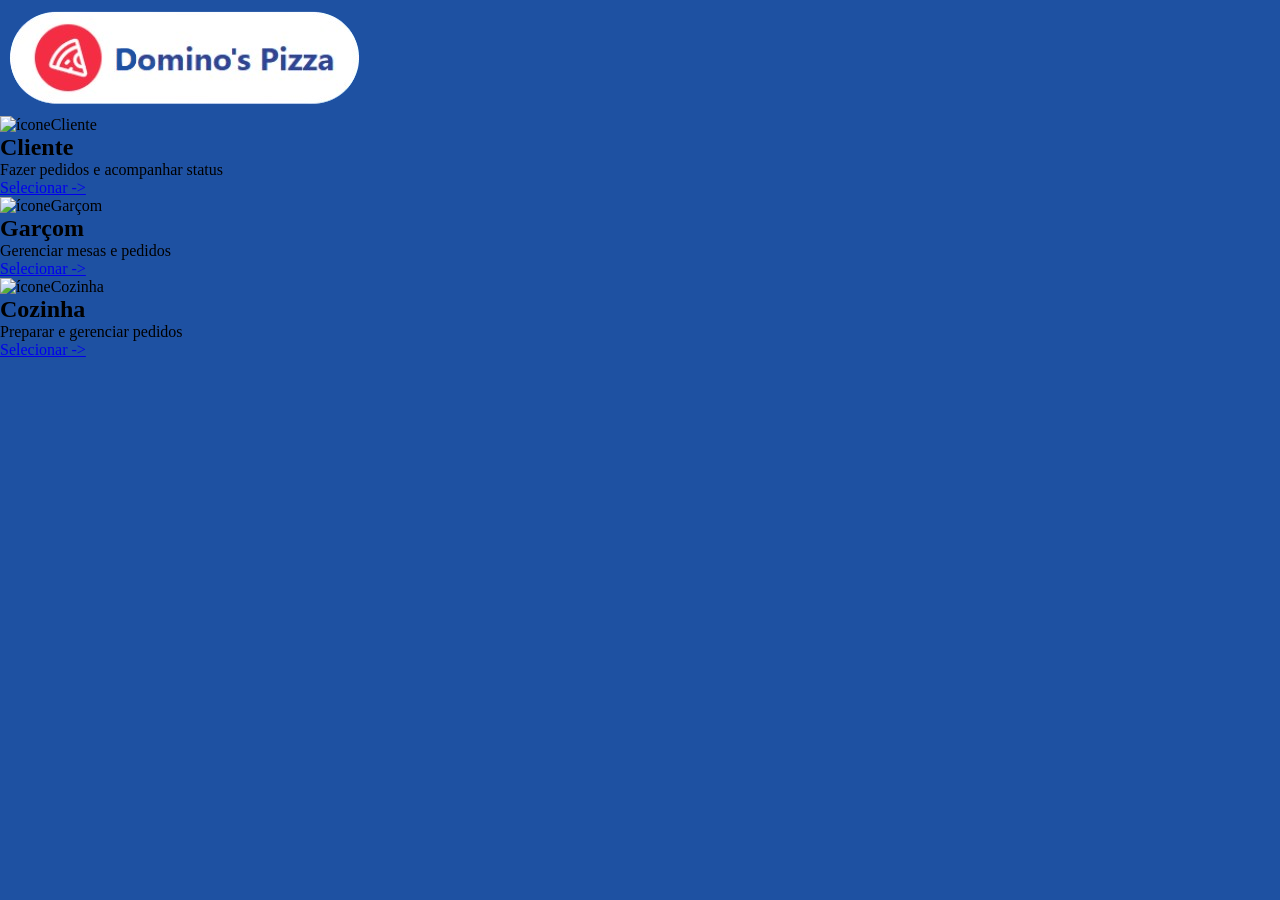
==== index.html @ e64bf15a "Estruturação de Páginas Básicas" ====
<!DOCTYPE html>
<html lang="pt-BR">
<head>
    <meta charset="UTF-8">
    <meta name="viewport" content="width=device-width, initial-scale=1.0">
    <title>Domino's</title>
    <link rel="stylesheet" href="style.css"> 
</head>
<body>
    <main>

            <a href=""> <img src="./imgs/image-removebg-preview.png" alt="Logo"></a>

        <div id="cards">
            <div id="cliente">
                <img src="#" alt="íconeCliente">
                <h2>Cliente</h2>
                <p>Fazer pedidos e acompanhar status</p>
                <a href="./loginCliente.html"> Selecionar -></a>
                
            </div>

            <div id="garçom">
                <img src="#" alt="íconeGarçom">
                <h2 class="h2-garçom">Garçom</h2>
                <p>Gerenciar mesas e pedidos</p>
                <a href="./loginGarçom.html"> Selecionar -></a>

            </div>
            <div id="cozinha">
                <img src="#" alt="íconeCozinha">
                <h2>Cozinha</h2>
                <p>Preparar e gerenciar pedidos</p>
                <a href="./loginCozinha.html"> Selecionar -></a>

            </div>

        </div>
    </main>
</body>
</html>
---- style.css ----
* {
    margin: 0;
    padding: 0;
    box-sizing: border-box;
}

:root {
    --dark-blue: #1e51a2;
}

body {
    background-color: var(--dark-blue);
}
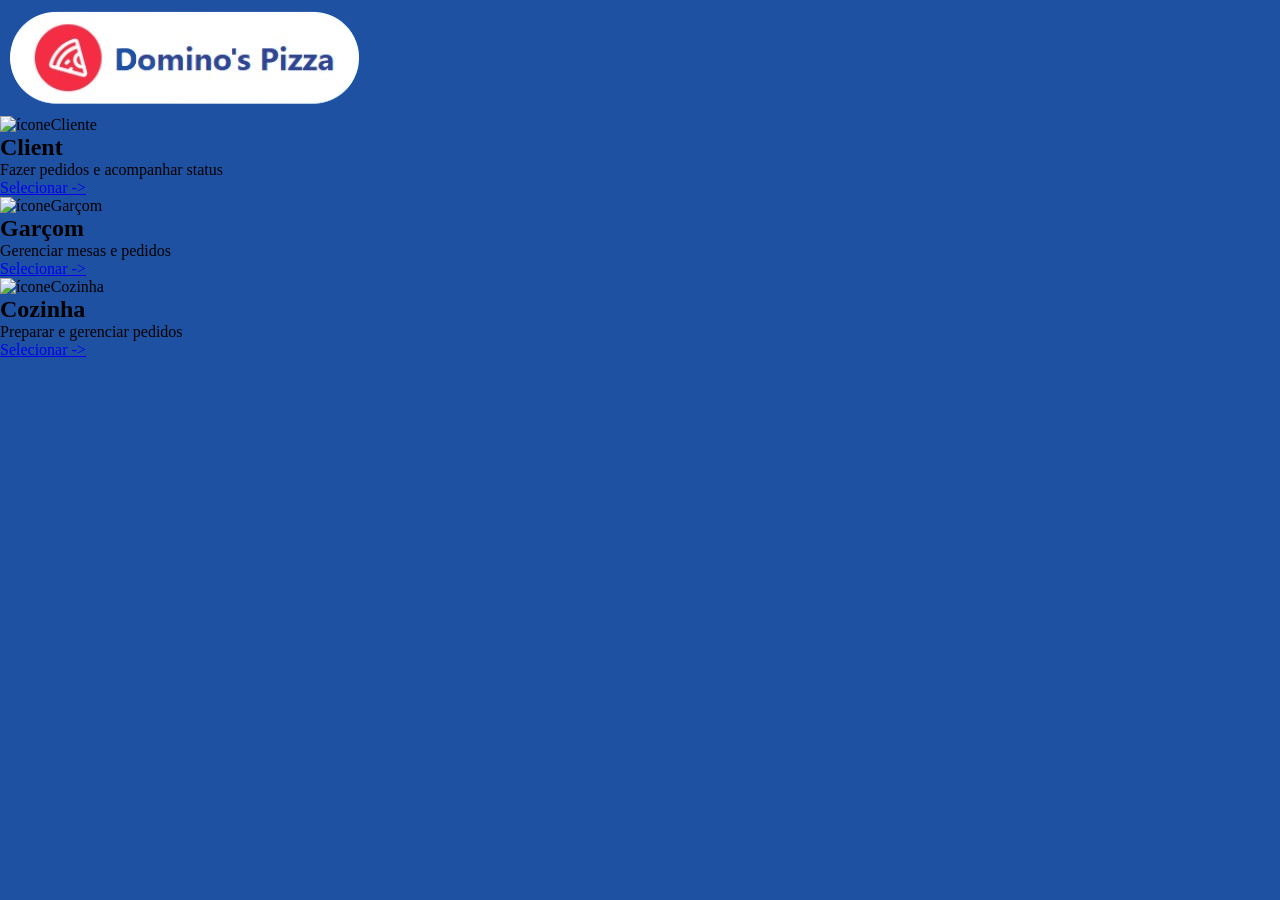
==== commit fcd8609d: "Commit Teste Máquina 2" ====
--- a/index.html
+++ b/index.html
@@ -14,7 +14,7 @@
         <div id="cards">
             <div id="cliente">
                 <img src="#" alt="íconeCliente">
-                <h2>Cliente</h2>
+                <h2>Client</h2>
                 <p>Fazer pedidos e acompanhar status</p>
                 <a href="./loginCliente.html"> Selecionar -></a>
                 
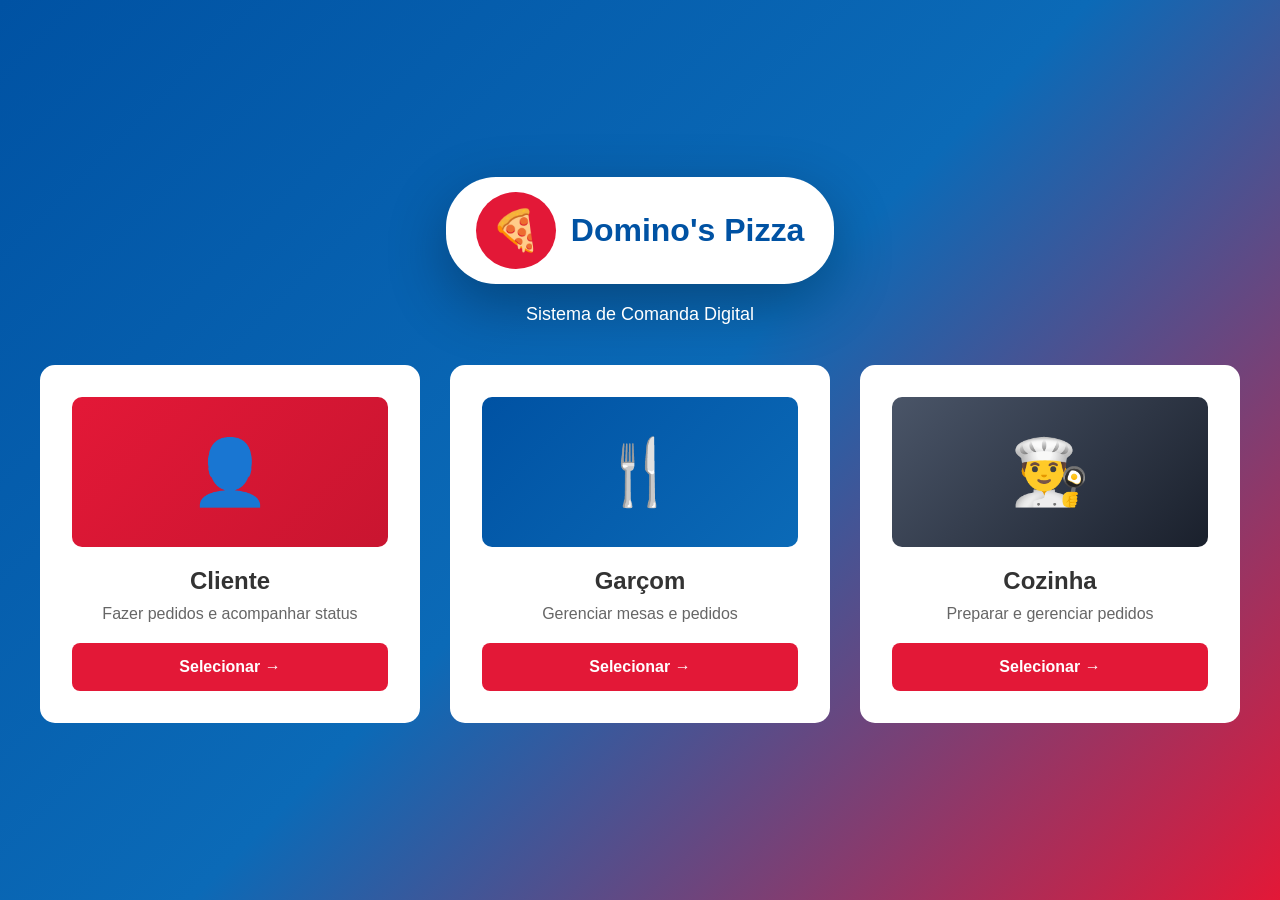
==== commit 58dbae78: "Login e página do cliente finalizado" ====
--- a/index.html
+++ b/index.html
@@ -3,39 +3,106 @@
 <head>
     <meta charset="UTF-8">
     <meta name="viewport" content="width=device-width, initial-scale=1.0">
-    <title>Domino's</title>
-    <link rel="stylesheet" href="style.css"> 
+    <title>Domino's Pizza - Login</title>
+    <link rel="stylesheet" href="style.css">
 </head>
 <body>
-    <main>
-
-            <a href=""> <img src="./imgs/image-removebg-preview.png" alt="Logo"></a>
-
-        <div id="cards">
-            <div id="cliente">
-                <img src="#" alt="íconeCliente">
-                <h2>Client</h2>
-                <p>Fazer pedidos e acompanhar status</p>
-                <a href="./loginCliente.html"> Selecionar -></a>
-                
+    <div class="login-container">
+        <div class="login-wrapper">
+            <!-- Logo Header -->
+            <div class="logo-header">
+                <div class="logo-badge">
+                    <div class="logo-icon">🍕</div>
+                    <h1>Domino's Pizza</h1>
+                </div>
+                <p class="subtitle">Sistema de Comanda Digital</p>
             </div>
 
-            <div id="garçom">
-                <img src="#" alt="íconeGarçom">
-                <h2 class="h2-garçom">Garçom</h2>
-                <p>Gerenciar mesas e pedidos</p>
-                <a href="./loginGarçom.html"> Selecionar -></a>
+            <!-- Role Selection -->
+            <div id="roleSelection" class="role-grid">
+                <div class="role-card" onclick="selectRole('customer')">
+                    <div class="role-icon-bg customer-bg">
+                        <span class="role-icon">👤</span>
+                    </div>
+                    <h2>Cliente</h2>
+                    <p>Fazer pedidos e acompanhar status</p>
+                    <button class="role-btn">Selecionar →</button>
+                </div>
 
-            </div>
-            <div id="cozinha">
-                <img src="#" alt="íconeCozinha">
-                <h2>Cozinha</h2>
-                <p>Preparar e gerenciar pedidos</p>
-                <a href="./loginCozinha.html"> Selecionar -></a>
+                <div class="role-card" onclick="selectRole('waiter')">
+                    <div class="role-icon-bg waiter-bg">
+                        <span class="role-icon">🍴</span>
+                    </div>
+                    <h2>Garçom</h2>
+                    <p>Gerenciar mesas e pedidos</p>
+                    <button class="role-btn">Selecionar →</button>
+                </div>
 
+                <div class="role-card" onclick="selectRole('kitchen')">
+                    <div class="role-icon-bg kitchen-bg">
+                        <span class="role-icon">👨‍🍳</span>
+                    </div>
+                    <h2>Cozinha</h2>
+                    <p>Preparar e gerenciar pedidos</p>
+                    <button class="role-btn">Selecionar →</button>
+                </div>
             </div>
 
+            <!-- Login Form (hidden initially) -->
+            <div id="loginForm" class="login-form hidden">
+                <div class="form-card">
+                    <button class="back-button" onclick="backToRoleSelection()">← Voltar</button>
+                    
+                    <div class="form-header">
+                        <div class="form-icon" id="formIcon"></div>
+                        <h2 id="formTitle">Login</h2>
+                        <p>Entre com suas credenciais para acessar o sistema</p>
+                    </div>
+
+                    <form onsubmit="handleLogin(event)">
+                        <div class="form-group">
+                            <label for="email">E-mail</label>
+                            <input 
+                                type="email" 
+                                id="email" 
+                                placeholder="seu@email.com" 
+                                required
+                            >
+                        </div>
+
+                        <div class="form-group">
+                            <label for="password">Senha</label>
+                            <input 
+                                type="password" 
+                                id="password" 
+                                placeholder="••••••••" 
+                                required
+                            >
+                        </div>
+
+                        <a href="#" class="forgot-password">Esqueci minha senha</a>
+
+                        <button  type="submit" class="submit-btn">
+                            Entrar →
+                        </button>
+                    </form>
+
+                    <div class="demo-credentials">
+                        <p><strong>💡 Credenciais de demonstração:</strong></p>
+                        <p>Email: <code>demo@dominos.com</code></p>
+                        <p>Senha: <code>123456</code></p>
+                    </div>
+                </div>
+            </div>
+
+            <!-- Loading Screen -->
+            <div id="loadingScreen" class="loading-screen hidden">
+                <div class="spinner"></div>
+                <p id="loadingMessage">Autenticando...</p>
+            </div>
         </div>
-    </main>
+    </div>
+
+    <script src="login.js"></script>
 </body>
 </html>
--- a/style.css
+++ b/style.css
@@ -4,11 +4,322 @@
     box-sizing: border-box;
 }
 
-:root {
-    --dark-blue: #1e51a2;
-}
-
 body {
-    background-color: var(--dark-blue);
-}
-
+    font-family: -apple-system, BlinkMacSystemFont, 'Segoe UI', Roboto, Oxygen, Ubuntu, Cantarell, sans-serif;
+    background: linear-gradient(135deg, #0052A3 0%, #0B6AB7 50%, #E31837 100%);
+    min-height: 100vh;
+}
+
+.login-container {
+    min-height: 100vh;
+    display: flex;
+    align-items: center;
+    justify-content: center;
+    padding: 20px;
+}
+
+.login-wrapper {
+    width: 100%;
+    max-width: 1200px;
+}
+
+.logo-header {
+    text-align: center;
+    margin-bottom: 40px;
+}
+
+.logo-badge {
+    display: inline-flex;
+    align-items: center;
+    gap: 15px;
+    background: white;
+    border-radius: 50px;
+    padding: 15px 30px;
+    box-shadow: 0 20px 60px rgba(0,0,0,0.3);
+    margin-bottom: 20px;
+}
+
+.logo-icon {
+    background: #E31837;
+    border-radius: 50%;
+    padding: 15px;
+    font-size: 40px;
+}
+
+.logo-badge h1 {
+    font-size: 32px;
+    color: #0052A3;
+    font-weight: bold;
+}
+
+.subtitle {
+    color: white;
+    font-size: 18px;
+}
+
+.role-grid {
+    display: grid;
+    grid-template-columns: repeat(auto-fit, minmax(300px, 1fr));
+    gap: 30px;
+}
+
+.role-card {
+    background: white;
+    border-radius: 15px;
+    padding: 30px;
+    text-align: center;
+    cursor: pointer;
+    transition: all 0.3s ease;
+    border: 2px solid transparent;
+}
+
+.role-card:hover {
+    transform: translateY(-10px);
+    box-shadow: 0 20px 60px rgba(0,0,0,0.2);
+    border-color: white;
+}
+
+.role-icon-bg {
+    width: 100%;
+    height: 150px;
+    border-radius: 10px;
+    display: flex;
+    align-items: center;
+    justify-content: center;
+    margin-bottom: 20px;
+}
+
+.customer-bg {
+    background: linear-gradient(135deg, #E31837, #c91530);
+}
+
+.waiter-bg {
+    background: linear-gradient(135deg, #0052A3, #0B6AB7);
+}
+
+.kitchen-bg {
+    background: linear-gradient(135deg, #4a5568, #1a202c);
+}
+
+.role-icon {
+    font-size: 64px;
+}
+
+.role-card h2 {
+    font-size: 24px;
+    margin-bottom: 10px;
+    color: #333;
+}
+
+.role-card p {
+    color: #666;
+    margin-bottom: 20px;
+}
+
+.role-btn {
+    width: 100%;
+    padding: 15px;
+    background: #E31837;
+    color: white;
+    border: none;
+    border-radius: 8px;
+    font-size: 16px;
+    font-weight: bold;
+    cursor: pointer;
+    transition: background 0.3s;
+}
+
+.role-btn:hover {
+    background: #c91530;
+}
+
+/* Login Form */
+.login-form {
+    max-width: 500px;
+    margin: 0 auto;
+}
+
+.form-card {
+    background: white;
+    border-radius: 15px;
+    padding: 40px;
+    box-shadow: 0 20px 60px rgba(0,0,0,0.3);
+    position: relative;
+}
+
+.back-button {
+    background: transparent;
+    border: none;
+    color: #0052A3;
+    cursor: pointer;
+    font-size: 16px;
+    font-weight: 500;
+    margin-bottom: 20px;
+    padding: 5px 0;
+    transition: color 0.3s;
+}
+
+.back-button:hover {
+    color: #E31837;
+}
+
+.form-header {
+    text-align: center;
+    margin-bottom: 30px;
+}
+
+.form-icon {
+    width: 80px;
+    height: 80px;
+    margin: 0 auto 20px;
+    border-radius: 50%;
+    display: flex;
+    align-items: center;
+    justify-content: center;
+    font-size: 40px;
+}
+
+.form-icon.waiter {
+    background: linear-gradient(135deg, #0052A3, #0B6AB7);
+}
+
+.form-icon.kitchen {
+    background: linear-gradient(135deg, #4a5568, #1a202c);
+}
+
+.form-header h2 {
+    font-size: 28px;
+    color: #333;
+    margin-bottom: 10px;
+}
+
+.form-header p {
+    color: #6b7280;
+    font-size: 14px;
+}
+
+.form-group {
+    margin-bottom: 20px;
+}
+
+.form-group label {
+    display: block;
+    margin-bottom: 8px;
+    font-weight: 500;
+    color: #333;
+}
+
+.form-group input {
+    width: 100%;
+    padding: 12px;
+    border: 2px solid #e5e7eb;
+    border-radius: 8px;
+    font-size: 16px;
+    transition: border-color 0.3s;
+}
+
+.form-group input:focus {
+    outline: none;
+    border-color: #0052A3;
+}
+
+.forgot-password {
+    display: inline-block;
+    color: #0052A3;
+    text-decoration: none;
+    font-size: 14px;
+    margin-bottom: 20px;
+    transition: color 0.3s;
+}
+
+.forgot-password:hover {
+    color: #E31837;
+}
+
+.submit-btn {
+    width: 100%;
+    padding: 15px;
+    background: #E31837;
+    color: white;
+    border: none;
+    border-radius: 8px;
+    font-size: 16px;
+    font-weight: bold;
+    cursor: pointer;
+    transition: background 0.3s;
+}
+
+.submit-btn:hover {
+    background: #c91530;
+}
+
+.demo-credentials {
+    margin-top: 25px;
+    padding: 15px;
+    background: #f0f9ff;
+    border: 1px solid #bfdbfe;
+    border-radius: 8px;
+    font-size: 13px;
+}
+
+.demo-credentials p {
+    margin-bottom: 5px;
+    color: #1e40af;
+}
+
+.demo-credentials code {
+    background: #dbeafe;
+    padding: 2px 6px;
+    border-radius: 4px;
+    font-family: monospace;
+    color: #1e3a8a;
+}
+
+/* Loading Screen */
+.loading-screen {
+    text-align: center;
+    background: white;
+    padding: 60px;
+    border-radius: 15px;
+    max-width: 400px;
+    margin: 0 auto;
+}
+
+.spinner {
+    width: 50px;
+    height: 50px;
+    border: 5px solid #f3f3f3;
+    border-top: 5px solid #E31837;
+    border-radius: 50%;
+    animation: spin 1s linear infinite;
+    margin: 0 auto 20px;
+}
+
+@keyframes spin {
+    0% { transform: rotate(0deg); }
+    100% { transform: rotate(360deg); }
+}
+
+.loading-screen p {
+    font-size: 16px;
+    color: #333;
+    font-weight: 500;
+}
+
+.hidden {
+    display: none !important;
+}
+
+@media (max-width: 768px) {
+    .role-grid {
+        grid-template-columns: 1fr;
+    }
+    
+    .logo-badge h1 {
+        font-size: 24px;
+    }
+
+    .form-card {
+        padding: 30px 20px;
+    }
+}
